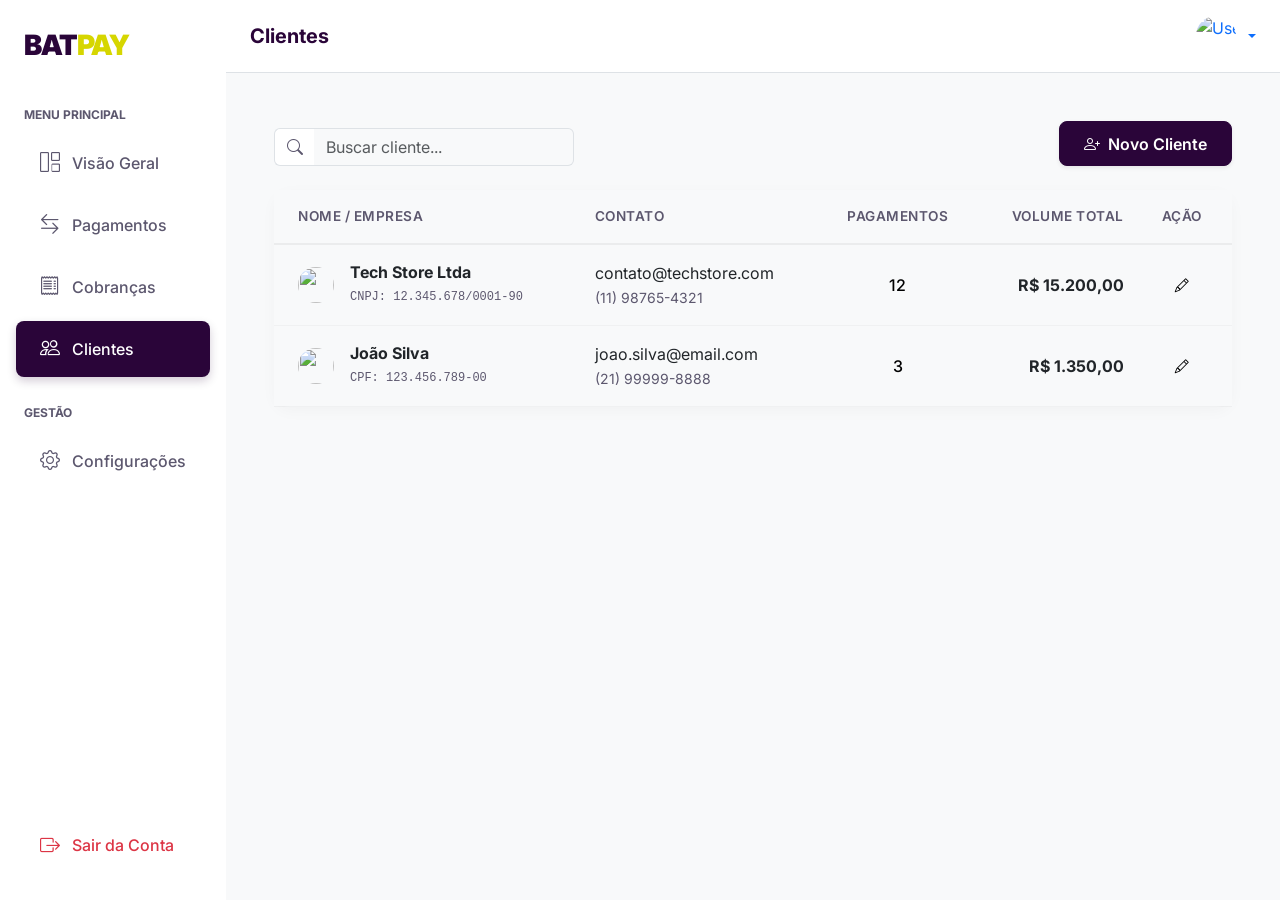
==== view/clientes.html @ 9632fc9f "criando controller" ====
<!DOCTYPE html>
<html lang="pt-BR">
<head>
    <meta charset="UTF-8">
    <meta name="viewport" content="width=device-width, initial-scale=1.0">
    <title>Clientes - BatPay</title>
    <link rel="preconnect" href="https://fonts.googleapis.com">
    <link rel="preconnect" href="https://fonts.gstatic.com" crossorigin>
    <link href="https://fonts.googleapis.com/css2?family=Inter:wght@300;400;500;600;700;800;900&display=swap" rel="stylesheet">
    <link href="https://cdn.jsdelivr.net/npm/bootstrap@5.3.2/dist/css/bootstrap.min.css" rel="stylesheet">
    <link rel="stylesheet" href="https://cdn.jsdelivr.net/npm/bootstrap-icons@1.11.1/font/bootstrap-icons.css">
    <link rel="stylesheet" href="assets/css/style.css">
</head>
<body>

    <div class="d-flex" id="wrapper">
        <!-- Sidebar -->
        <div id="sidebar-wrapper">
            <div class="py-4 px-4 mb-3 d-flex align-items-center">
                <a href="dashboard.html" class="text-decoration-none">
                    <span class="fs-3 bat-logo-text"><span class="bat">BAT</span><span class="pay">PAY</span></span>
                </a>
            </div>
            
            <div class="d-flex flex-column flex-grow-1">
                <small class="text-uppercase text-secondary px-4 mb-2 fw-bold text-xs tracking-wider">Menu Principal</small>
                <a href="dashboard.html" class="sidebar-nav-link"><i class="bi bi-grid-1x2"></i> Visão Geral</a>
                <a href="pagamentos.html" class="sidebar-nav-link"><i class="bi bi-arrow-left-right"></i> Pagamentos</a>
                <a href="cobrancas.html" class="sidebar-nav-link"><i class="bi bi-receipt"></i> Cobranças</a>
                <a href="clientes.html" class="sidebar-nav-link active"><i class="bi bi-people"></i> Clientes</a>
                
                <small class="text-uppercase text-secondary px-4 mt-4 mb-2 fw-bold text-xs tracking-wider">Gestão</small>
                <a href="configuracoes.html" class="sidebar-nav-link"><i class="bi bi-gear"></i> Configurações</a>
                
                <div class="mt-auto mb-4">
                    <a href="index.html" class="sidebar-nav-link text-danger"><i class="bi bi-box-arrow-right"></i> Sair da Conta</a>
                </div>
            </div>
        </div>

        <!-- Page Content -->
        <div id="page-content-wrapper">
            <!-- Top Navbar -->
            <nav class="navbar navbar-expand-lg bg-white border-bottom py-3 px-4 sticky-top">
                <div class="d-flex align-items-center w-100">
                    <button class="btn btn-light d-lg-none me-3" id="menu-toggle"><i class="bi bi-list"></i></button>
                    <h5 class="mb-0 fw-bold brand-text-dark d-none d-md-block">Clientes</h5>
                    
                    <div class="ms-auto d-flex align-items-center">
                        <div class="dropdown">
                            <a href="#" class="d-flex align-items-center text-decoration-none dropdown-toggle" id="dropdownUser" data-bs-toggle="dropdown" aria-expanded="false">
                                <img src="https://ui-avatars.com/api/?name=Gabriel&background=2A0539&color=fff" alt="User" width="40" height="40" class="rounded-circle me-2">
                            </a>
                            <ul class="dropdown-menu dropdown-menu-end shadow-sm border-0 mt-3" aria-labelledby="dropdownUser">
                                <li><a class="dropdown-item py-2" href="configuracoes.html"><i class="bi bi-gear me-2"></i>Configurações</a></li>
                                <li><hr class="dropdown-divider"></li>
                                <li><a class="dropdown-item py-2 text-danger" href="index.html"><i class="bi bi-box-arrow-right me-2"></i>Sair</a></li>
                            </ul>
                        </div>
                    </div>
                </div>
            </nav>

            <div class="container-fluid p-4 p-lg-5">
                
                <div class="d-flex justify-content-between align-items-end mb-4">
                    <div class="input-group" style="max-width: 300px;">
                        <span class="input-group-text bg-white border-end-0"><i class="bi bi-search text-secondary"></i></span>
                        <input type="text" class="form-control border-start-0" placeholder="Buscar cliente...">
                    </div>
                    <button class="btn btn-primary shadow-sm" data-bs-toggle="modal" data-bs-target="#clientModal"><i class="bi bi-person-plus me-2"></i>Novo Cliente</button>
                </div>

                <!-- Clients Table -->
                <div class="card">
                    <div class="card-body p-0">
                        <div class="table-responsive">
                            <table class="table table-hover mb-0">
                                <thead class="bg-light">
                                    <tr>
                                        <th class="ps-4">Nome / Empresa</th>
                                        <th>Contato</th>
                                        <th class="text-center">Pagamentos</th>
                                        <th class="text-end">Volume TotaL</th>
                                        <th class="text-center pe-4">Ação</th>
                                    </tr>
                                </thead>
                                <tbody>
                                    <tr>
                                        <td class="ps-4 align-middle">
                                            <div class="d-flex align-items-center">
                                                <img src="https://ui-avatars.com/api/?name=Tech+Store&background=random" class="rounded-circle me-3" width="36" height="36" alt="">
                                                <div>
                                                    <h6 class="mb-0 fw-bold text-dark fs-sm">Tech Store Ltda</h6>
                                                    <small class="text-secondary font-monospace text-xs">CNPJ: 12.345.678/0001-90</small>
                                                </div>
                                            </div>
                                        </td>
                                        <td class="align-middle">
                                            <div class="text-dark fs-sm">contato@techstore.com</div>
                                            <small class="text-secondary">(11) 98765-4321</small>
                                        </td>
                                        <td class="text-center align-middle fw-medium">12</td>
                                        <td class="text-end fw-bold text-dark align-middle">R$ 15.200,00</td>
                                        <td class="text-center pe-4 align-middle">
                                            <button class="btn btn-sm btn-light" data-bs-toggle="modal" data-bs-target="#clientModal"><i class="bi bi-pencil"></i></button>
                                        </td>
                                    </tr>
                                    <tr>
                                        <td class="ps-4 align-middle">
                                            <div class="d-flex align-items-center">
                                                <img src="https://ui-avatars.com/api/?name=João+Silva&background=random" class="rounded-circle me-3" width="36" height="36" alt="">
                                                <div>
                                                    <h6 class="mb-0 fw-bold text-dark fs-sm">João Silva</h6>
                                                    <small class="text-secondary font-monospace text-xs">CPF: 123.456.789-00</small>
                                                </div>
                                            </div>
                                        </td>
                                        <td class="align-middle">
                                            <div class="text-dark fs-sm">joao.silva@email.com</div>
                                            <small class="text-secondary">(21) 99999-8888</small>
                                        </td>
                                        <td class="text-center align-middle fw-medium">3</td>
                                        <td class="text-end fw-bold text-dark align-middle">R$ 1.350,00</td>
                                        <td class="text-center pe-4 align-middle">
                                            <button class="btn btn-sm btn-light" data-bs-toggle="modal" data-bs-target="#clientModal"><i class="bi bi-pencil"></i></button>
                                        </td>
                                    </tr>
                                </tbody>
                            </table>
                        </div>
                    </div>
                </div>

            </div>
        </div>
    </div>

    <!-- Modal: Cliente -->
    <div class="modal fade" id="clientModal" tabindex="-1" aria-hidden="true">
        <div class="modal-dialog modal-dialog-centered">
            <div class="modal-content border-0 rounded-4 shadow-lg">
                <div class="modal-header border-0 pb-0">
                    <h5 class="modal-title fw-bold">Cadastrar Cliente</h5>
                    <button type="button" class="btn-close" data-bs-dismiss="modal" aria-label="Close"></button>
                </div>
                <div class="modal-body p-4">
                    <form>
                        <div class="mb-3">
                            <label class="form-label fw-medium text-dark">Nome Completo ou Razão Social</label>
                            <input type="text" class="form-control bg-light border-0">
                        </div>
                        <div class="row g-3 mb-3">
                            <div class="col-sm-6">
                                <label class="form-label fw-medium text-dark">CPF / CNPJ</label>
                                <input type="text" class="form-control bg-light border-0">
                            </div>
                            <div class="col-sm-6">
                                <label class="form-label fw-medium text-dark">Telefone</label>
                                <input type="tel" class="form-control bg-light border-0">
                            </div>
                        </div>
                        <div class="mb-4">
                            <label class="form-label fw-medium text-dark">E-mail</label>
                            <input type="email" class="form-control bg-light border-0">
                        </div>
                        <button type="button" class="btn btn-primary w-100 fw-bold" data-bs-dismiss="modal">Salvar Cliente</button>
                    </form>
                </div>
            </div>
        </div>
    </div>

    <script src="https://cdn.jsdelivr.net/npm/bootstrap@5.3.2/dist/js/bootstrap.bundle.min.js"></script>
    <script src="assets/js/main.js"></script>
</body>
</html>
---- view/assets/css/style.css ----
:root {
    /* BatPay Brand Colors */
    --bp-purple-dark: #2A0539;
    --bp-purple-gray: #423C59;
    --bp-gray-purple: #5C576E;
    --bp-yellow: #FFFF37;
    --bp-pink: #FFADB6;

    /* Bootstrap overrides */
    --bs-primary: var(--bp-purple-dark);
    --bs-primary-rgb: 42, 5, 57;

    --bs-secondary: var(--bp-gray-purple);
    --bs-secondary-rgb: 92, 87, 110;

    --bs-warning: var(--bp-yellow);
    --bs-info: var(--bp-pink);

    --bs-body-bg: #F8F9FA;
    --bs-body-color: #2D3748;

    --bs-font-sans-serif: 'Inter', sans-serif;
}

body {
    font-family: var(--bs-font-sans-serif);
    background-color: var(--bs-body-bg);
    color: var(--bs-body-color);
}

/* Typography & Brand */
.brand-text-dark {
    color: var(--bp-purple-dark);
}

.brand-text-yellow {
    color: var(--bp-yellow);
    text-shadow: 0px 1px 2px rgba(0, 0, 0, 0.2);
    /* Since yellow is bright, it might need contrast on light bg, or we use a darker yellow for text */
}

/* Custom Buttons */
.btn-primary {
    background-color: var(--bp-purple-dark);
    border-color: var(--bp-purple-dark);
    color: #fff;
    font-weight: 600;
    padding: 0.6rem 1.5rem;
    border-radius: 0.5rem;
    transition: all 0.3s ease;
}

.btn-primary:hover {
    background-color: var(--bp-purple-gray);
    border-color: var(--bp-purple-gray);
    transform: translateY(-1px);
    box-shadow: 0 4px 12px rgba(42, 5, 57, 0.2);
}
.nav-link{
    color: black;
    font-weight: 600;
    padding: 0.6rem 1.5rem;
    border-radius: 0.5rem;
    transition: all 0.3s ease;
}
.nav-link:hover {
    background-color: var(--bp-purple-dark);
    border-color: var(--bp-purple-gray);
    color: white;
    transform: translateY(-1px);
    box-shadow: 0 4px 12px rgba(42, 5, 57, 0.2);
    
}

.btn-warning {
    background-color: var(--bp-yellow);
    border-color: var(--bp-yellow);
    color: var(--bp-purple-dark);
    font-weight: 600;
    transition: all 0.3s ease;
}

.btn-warning:hover {
    background-color: #f0f025;
    border-color: #f0f025;
    transform: translateY(-1px);
    box-shadow: 0 4px 12px rgba(255, 255, 55, 0.3);
}

.btn-outline-primary {
    color: var(--bp-purple-dark);
    border-color: var(--bp-purple-dark);
    font-weight: 600;
}

.btn-outline-primary:hover {
    background-color: var(--bp-purple-dark);
    color: #fff;
}

/* Cards & Containers */
.card {
    border: none;
    border-radius: 1rem;
    box-shadow: 0 4px 15px rgba(0, 0, 0, 0.03);
    transition: all 0.3s ease;
}

.card:hover {
    box-shadow: 0 10px 25px rgba(0, 0, 0, 0.06);
}

.card-header {
    background-color: transparent;
    border-bottom: 1px solid rgba(0, 0, 0, 0.05);
}

/* Utilities */
.rounded-xl {
    border-radius: 1rem !important;
}

.rounded-2xl {
    border-radius: 1.5rem !important;
}

.cursor-pointer {
    cursor: pointer;
}

.text-xs {
    font-size: 0.75rem;
}

.text-sm {
    font-size: 0.875rem;
}

/* Dashboard Sidebar */
#wrapper {
    overflow-x: hidden;
    min-height: 100vh;
}

#sidebar-wrapper {
    min-height: 100vh;
    width: 260px;
    margin-left: -260px;
    transition: margin 0.3s ease-out;
    background-color: #fff;
    box-shadow: 2px 0 15px rgba(0, 0, 0, 0.03);
    display: flex;
    flex-direction: column;
}

#wrapper.toggled #sidebar-wrapper {
    margin-left: 0;
}

@media (min-width: 992px) {
    #sidebar-wrapper {
        margin-left: 0;
    }

    #wrapper.toggled #sidebar-wrapper {
        margin-left: -260px;
    }
}

#page-content-wrapper {
    min-width: 100vw;
    transition: margin 0.3s ease-out;
    background-color: var(--bs-body-bg);
}

@media (min-width: 992px) {
    #page-content-wrapper {
        min-width: 0;
        width: 100%;
    }
}

.sidebar-nav-link {
    display: flex;
    align-items: center;
    padding: 0.8rem 1.5rem;
    color: var(--bp-gray-purple);
    font-weight: 500;
    text-decoration: none;
    transition: all 0.2s;
    border-radius: 0.5rem;
    margin: 0.2rem 1rem;
}

.sidebar-nav-link i {
    font-size: 1.25rem;
    margin-right: 0.75rem;
}

.sidebar-nav-link:hover,
.sidebar-nav-link.active {
    background-color: rgba(42, 5, 57, 0.05);
    color: var(--bp-purple-dark);
}

.sidebar-nav-link.active {
    background-color: var(--bp-purple-dark);
    color: #fff;
    box-shadow: 0 4px 10px rgba(42, 5, 57, 0.2);
}

/* Landing Page specific */
.landing-navbar {
    background-color: rgba(255, 255, 255, 0.95);
    backdrop-filter: blur(10px);
    border-bottom: 1px solid rgba(0, 0, 0, 0.05);
}

.hero-bg {
    background: linear-gradient(145deg, #F8F9FA 0%, #E9ECEF 100%);
    position: relative;
    overflow: hidden;
}

.hero-bg::after {
    content: '';
    position: absolute;
    width: 800px;
    height: 800px;
    background: radial-gradient(circle, rgba(255, 173, 182, 0.2) 0%, rgba(255, 255, 255, 0) 70%);
    border-radius: 50%;
    top: -200px;
    right: -200px;
    z-index: 0;
}

.hero-bg::before {
    content: '';
    position: absolute;
    width: 600px;
    height: 600px;
    background: radial-gradient(circle, rgba(42, 5, 57, 0.1) 0%, rgba(255, 255, 255, 0) 70%);
    border-radius: 50%;
    bottom: -100px;
    left: -100px;
    z-index: 0;
}

.hero-content {
    position: relative;
    z-index: 1;
}

/* Tables */
.table {
    vertical-align: middle;
}

.table thead th {
    font-size: 0.85rem;
    text-transform: uppercase;
    color: var(--bp-gray-purple);
    font-weight: 600;
    letter-spacing: 0.5px;
    border-bottom: 2px solid rgba(0, 0, 0, 0.05);
    padding: 1rem;
}

.table tbody td {
    padding: 1rem;
    border-bottom: 1px solid rgba(0, 0, 0, 0.03);
}

/* Bat Logo simulation */
.bat-logo-text {
    font-weight: 900;
    letter-spacing: -1px;
}

.bat-logo-text .bat {
    color: var(--bp-purple-dark);
}

.bat-logo-text .pay {
    color: #d6d600;
    /* Darker yellow for text legibility */
}

/* Badges */
.badge-soft-success {
    background-color: rgba(16, 185, 129, 0.1);
    color: #10b981;
}

.badge-soft-warning {
    background-color: rgba(245, 158, 11, 0.1);
    color: #f59e0b;
}

.badge-soft-danger {
    background-color: rgba(239, 68, 68, 0.1);
    color: #ef4444;
}

/* Login / Register */
.auth-bg {
    background-color: var(--bp-purple-dark);
    background-image: radial-gradient(circle at 100% 0%, var(--bp-purple-gray) 0%, transparent 50%),
        radial-gradient(circle at 0% 100%, var(--bp-gray-purple) 0%, transparent 50%);
    min-height: 100vh;
    display: flex;
    align-items: center;
    justify-content: center;
    padding: 2rem;
}

.auth-card {
    background: #fff;
    border-radius: 1.5rem;
    box-shadow: 0 20px 40px rgba(0, 0, 0, 0.2);
    overflow: hidden;
    width: 100%;
    max-width: 1000px;
}

.auth-sidebar {
    background-color: var(--bp-purple-dark);
    color: #fff;
    padding: 3rem;
    display: flex;
    flex-direction: column;
    justify-content: center;
}
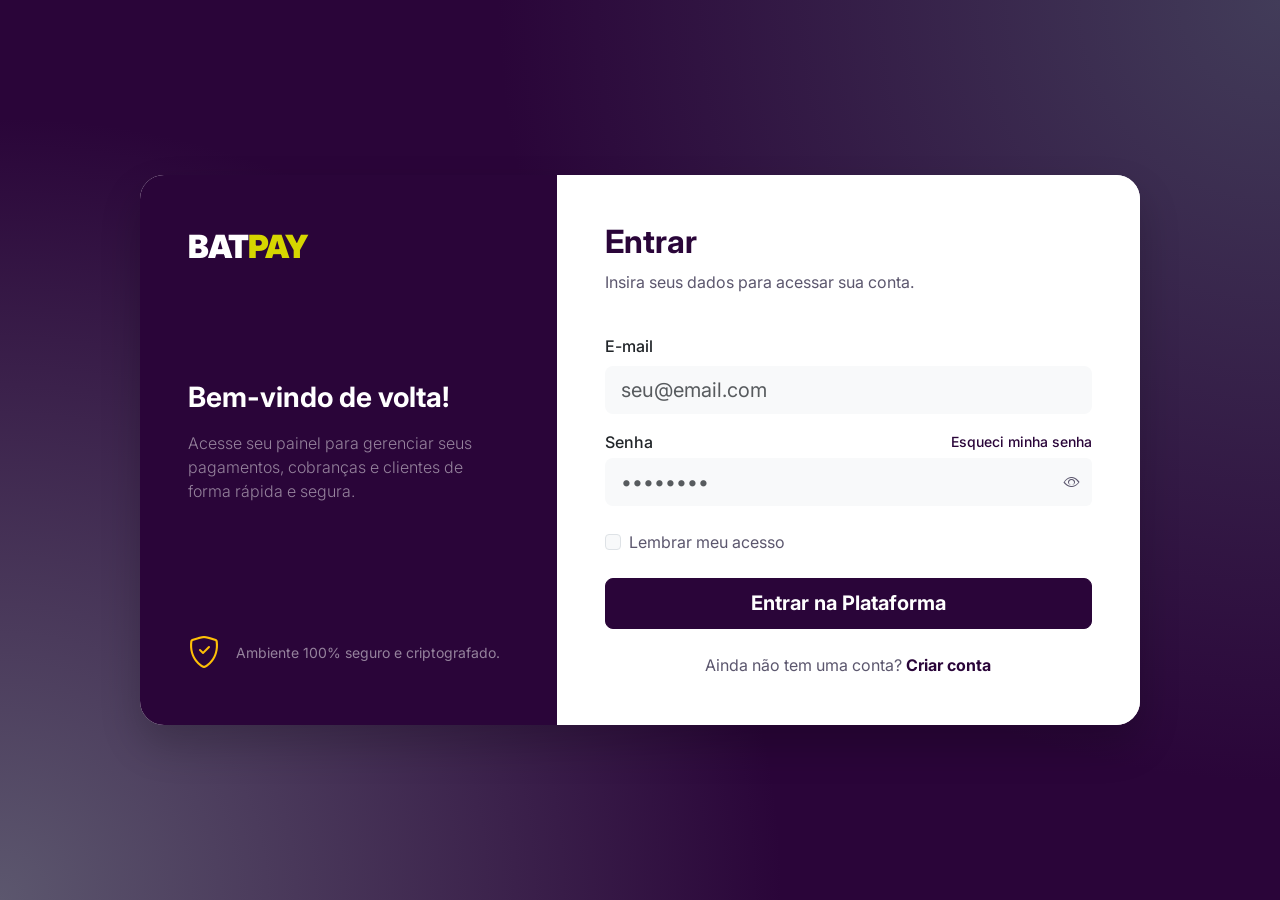
==== commit 69822879: "usuario e classe cobranca finalizado" ====
--- a/view/clientes.html
+++ b/view/clientes.html
@@ -33,7 +33,7 @@
                 <a href="configuracoes.html" class="sidebar-nav-link"><i class="bi bi-gear"></i> Configurações</a>
                 
                 <div class="mt-auto mb-4">
-                    <a href="index.html" class="sidebar-nav-link text-danger"><i class="bi bi-box-arrow-right"></i> Sair da Conta</a>
+                    <a href="#" onclick="logout(); return false;" class="sidebar-nav-link text-danger"><i class="bi bi-box-arrow-right"></i> Sair da Conta</a>
                 </div>
             </div>
         </div>
@@ -49,12 +49,13 @@
                     <div class="ms-auto d-flex align-items-center">
                         <div class="dropdown">
                             <a href="#" class="d-flex align-items-center text-decoration-none dropdown-toggle" id="dropdownUser" data-bs-toggle="dropdown" aria-expanded="false">
-                                <img src="https://ui-avatars.com/api/?name=Gabriel&background=2A0539&color=fff" alt="User" width="40" height="40" class="rounded-circle me-2">
+                                <img src="https://ui-avatars.com/api/?name=Gabriel&background=2A0539&color=fff" alt="User" width="40" height="40" class="rounded-circle me-2 user-avatar">
+                                <span class="d-none d-md-inline text-dark fw-medium user-name">Usuário</span>
                             </a>
                             <ul class="dropdown-menu dropdown-menu-end shadow-sm border-0 mt-3" aria-labelledby="dropdownUser">
                                 <li><a class="dropdown-item py-2" href="configuracoes.html"><i class="bi bi-gear me-2"></i>Configurações</a></li>
                                 <li><hr class="dropdown-divider"></li>
-                                <li><a class="dropdown-item py-2 text-danger" href="index.html"><i class="bi bi-box-arrow-right me-2"></i>Sair</a></li>
+                                <li><a class="dropdown-item py-2 text-danger" href="#" onclick="logout(); return false;"><i class="bi bi-box-arrow-right me-2"></i>Sair</a></li>
                             </ul>
                         </div>
                     </div>
@@ -62,13 +63,12 @@
             </nav>
 
             <div class="container-fluid p-4 p-lg-5">
-                
-                <div class="d-flex justify-content-between align-items-end mb-4">
+                          <div class="d-flex justify-content-between align-items-end mb-4">
                     <div class="input-group" style="max-width: 300px;">
                         <span class="input-group-text bg-white border-end-0"><i class="bi bi-search text-secondary"></i></span>
-                        <input type="text" class="form-control border-start-0" placeholder="Buscar cliente...">
+                        <input type="text" id="clienteSearchInput" class="form-control border-start-0" placeholder="Buscar cliente...">
                     </div>
-                    <button class="btn btn-primary shadow-sm" data-bs-toggle="modal" data-bs-target="#clientModal"><i class="bi bi-person-plus me-2"></i>Novo Cliente</button>
+                    <button class="btn btn-primary shadow-sm" id="btnNovoCliente" data-bs-toggle="modal" data-bs-target="#clientModal"><i class="bi bi-person-plus me-2"></i>Novo Cliente</button>
                 </div>
 
                 <!-- Clients Table -->
@@ -80,52 +80,12 @@
                                     <tr>
                                         <th class="ps-4">Nome / Empresa</th>
                                         <th>Contato</th>
-                                        <th class="text-center">Pagamentos</th>
-                                        <th class="text-end">Volume TotaL</th>
+                                        <th class="text-center">Status</th>
+                                        <th class="text-end">Volume Total</th>
                                         <th class="text-center pe-4">Ação</th>
                                     </tr>
                                 </thead>
-                                <tbody>
-                                    <tr>
-                                        <td class="ps-4 align-middle">
-                                            <div class="d-flex align-items-center">
-                                                <img src="https://ui-avatars.com/api/?name=Tech+Store&background=random" class="rounded-circle me-3" width="36" height="36" alt="">
-                                                <div>
-                                                    <h6 class="mb-0 fw-bold text-dark fs-sm">Tech Store Ltda</h6>
-                                                    <small class="text-secondary font-monospace text-xs">CNPJ: 12.345.678/0001-90</small>
-                                                </div>
-                                            </div>
-                                        </td>
-                                        <td class="align-middle">
-                                            <div class="text-dark fs-sm">contato@techstore.com</div>
-                                            <small class="text-secondary">(11) 98765-4321</small>
-                                        </td>
-                                        <td class="text-center align-middle fw-medium">12</td>
-                                        <td class="text-end fw-bold text-dark align-middle">R$ 15.200,00</td>
-                                        <td class="text-center pe-4 align-middle">
-                                            <button class="btn btn-sm btn-light" data-bs-toggle="modal" data-bs-target="#clientModal"><i class="bi bi-pencil"></i></button>
-                                        </td>
-                                    </tr>
-                                    <tr>
-                                        <td class="ps-4 align-middle">
-                                            <div class="d-flex align-items-center">
-                                                <img src="https://ui-avatars.com/api/?name=João+Silva&background=random" class="rounded-circle me-3" width="36" height="36" alt="">
-                                                <div>
-                                                    <h6 class="mb-0 fw-bold text-dark fs-sm">João Silva</h6>
-                                                    <small class="text-secondary font-monospace text-xs">CPF: 123.456.789-00</small>
-                                                </div>
-                                            </div>
-                                        </td>
-                                        <td class="align-middle">
-                                            <div class="text-dark fs-sm">joao.silva@email.com</div>
-                                            <small class="text-secondary">(21) 99999-8888</small>
-                                        </td>
-                                        <td class="text-center align-middle fw-medium">3</td>
-                                        <td class="text-end fw-bold text-dark align-middle">R$ 1.350,00</td>
-                                        <td class="text-center pe-4 align-middle">
-                                            <button class="btn btn-sm btn-light" data-bs-toggle="modal" data-bs-target="#clientModal"><i class="bi bi-pencil"></i></button>
-                                        </td>
-                                    </tr>
+                                <tbody id="clientesTableBody">
                                 </tbody>
                             </table>
                         </div>
@@ -141,30 +101,31 @@
         <div class="modal-dialog modal-dialog-centered">
             <div class="modal-content border-0 rounded-4 shadow-lg">
                 <div class="modal-header border-0 pb-0">
-                    <h5 class="modal-title fw-bold">Cadastrar Cliente</h5>
+                    <h5 class="modal-title fw-bold" id="clienteModalTitle">Cadastrar Cliente</h5>
                     <button type="button" class="btn-close" data-bs-dismiss="modal" aria-label="Close"></button>
                 </div>
                 <div class="modal-body p-4">
-                    <form>
+                    <form id="clienteForm" onsubmit="return false;">
+                        <input type="hidden" id="clienteEditId">
                         <div class="mb-3">
                             <label class="form-label fw-medium text-dark">Nome Completo ou Razão Social</label>
-                            <input type="text" class="form-control bg-light border-0">
+                            <input type="text" id="clienteNome" class="form-control bg-light border-0" required>
                         </div>
                         <div class="row g-3 mb-3">
                             <div class="col-sm-6">
                                 <label class="form-label fw-medium text-dark">CPF / CNPJ</label>
-                                <input type="text" class="form-control bg-light border-0">
+                                <input type="text" id="clienteCpf" class="form-control bg-light border-0">
                             </div>
                             <div class="col-sm-6">
                                 <label class="form-label fw-medium text-dark">Telefone</label>
-                                <input type="tel" class="form-control bg-light border-0">
+                                <input type="tel" id="clienteTelefone" class="form-control bg-light border-0">
                             </div>
                         </div>
                         <div class="mb-4">
                             <label class="form-label fw-medium text-dark">E-mail</label>
-                            <input type="email" class="form-control bg-light border-0">
+                            <input type="email" id="clienteEmail" class="form-control bg-light border-0">
                         </div>
-                        <button type="button" class="btn btn-primary w-100 fw-bold" data-bs-dismiss="modal">Salvar Cliente</button>
+                        <button type="button" class="btn btn-primary w-100 fw-bold" id="btnSalvarCliente">Salvar Cliente</button>
                     </form>
                 </div>
             </div>
@@ -173,5 +134,7 @@
 
     <script src="https://cdn.jsdelivr.net/npm/bootstrap@5.3.2/dist/js/bootstrap.bundle.min.js"></script>
     <script src="assets/js/main.js"></script>
+    <script src="assets/js/api.js"></script>
+    <script src="assets/js/clientes.js"></script>
 </body>
 </html>
